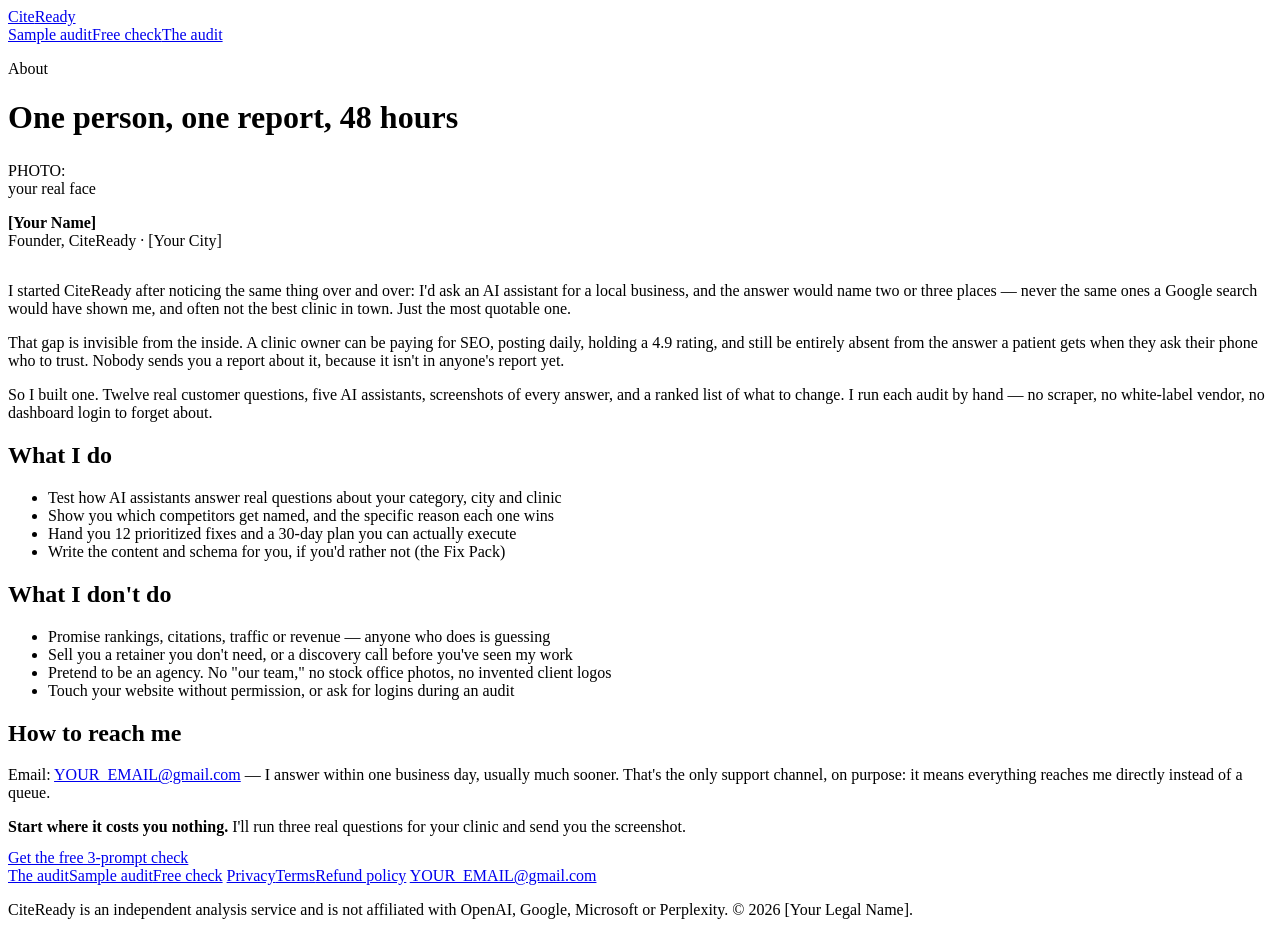
==== about.html @ 8a211aee "Add about.html" ====
<!DOCTYPE html>
<html lang="en">
<head>
<meta charset="utf-8">
<meta name="viewport" content="width=device-width, initial-scale=1">
<title>About — CiteReady</title>
<meta name="description" content="CiteReady is run by one person. Here's who, and what I do and don't do.">
<link rel="stylesheet" href="style.css">
<!-- ANALYTICS: paste your Cloudflare Web Analytics snippet here -->
</head>
<body>
<header class="site">
  <div class="wrap">
    <a class="logo" href="index.html">Cite<span>Ready</span></a>
    <nav><a href="sample-audit.html">Sample audit</a><a href="mini-check.html">Free check</a><a href="index.html">The audit</a></nav>
  </div>
</header>

<main class="wrap">
  <p class="eyebrow">About</p>
  <h1>One person, one report, 48 hours</h1>

  <div class="founder" style="margin:1.6em 0 2em">
    <div class="ph">PHOTO:<br>your real face</div>
    <div>
      <p style="margin-bottom:0"><strong>[Your Name]</strong><br><span class="small">Founder, CiteReady · [Your City]</span></p>
    </div>
  </div>

  <p>I started CiteReady after noticing the same thing over and over: I'd ask an AI assistant for a local business, and the answer would name two or three places — never the same ones a Google search would have shown me, and often not the best clinic in town. Just the most quotable one.</p>
  <p>That gap is invisible from the inside. A clinic owner can be paying for SEO, posting daily, holding a 4.9 rating, and still be entirely absent from the answer a patient gets when they ask their phone who to trust. Nobody sends you a report about it, because it isn't in anyone's report yet.</p>
  <p>So I built one. Twelve real customer questions, five AI assistants, screenshots of every answer, and a ranked list of what to change. I run each audit by hand — no scraper, no white-label vendor, no dashboard login to forget about.</p>

  <h2>What I do</h2>
  <ul class="check">
    <li>Test how AI assistants answer real questions about your category, city and clinic</li>
    <li>Show you which competitors get named, and the specific reason each one wins</li>
    <li>Hand you 12 prioritized fixes and a 30-day plan you can actually execute</li>
    <li>Write the content and schema for you, if you'd rather not (the Fix Pack)</li>
  </ul>

  <h2>What I don't do</h2>
  <ul class="x">
    <li>Promise rankings, citations, traffic or revenue — anyone who does is guessing</li>
    <li>Sell you a retainer you don't need, or a discovery call before you've seen my work</li>
    <li>Pretend to be an agency. No "our team," no stock office photos, no invented client logos</li>
    <li>Touch your website without permission, or ask for logins during an audit</li>
  </ul>

  <h2>How to reach me</h2>
  <p>Email: <a href="mailto:YOUR_EMAIL@gmail.com">YOUR_EMAIL@gmail.com</a> — I answer within one business day, usually much sooner. That's the only support channel, on purpose: it means everything reaches me directly instead of a queue.</p>

  <div class="card soft">
    <p style="margin-bottom:.8em"><strong>Start where it costs you nothing.</strong> I'll run three real questions for your clinic and send you the screenshot.</p>
    <a class="btn block" href="mini-check.html">Get the free 3-prompt check</a>
  </div>
</main>

<footer class="site">
  <div class="wrap">
    <div class="row">
      <a href="index.html">The audit</a><a href="sample-audit.html">Sample audit</a><a href="mini-check.html">Free check</a>
      <a href="legal.html#privacy">Privacy</a><a href="legal.html#terms">Terms</a><a href="legal.html#refund">Refund policy</a>
      <a href="mailto:YOUR_EMAIL@gmail.com">YOUR_EMAIL@gmail.com</a>
    </div>
    <p class="small">CiteReady is an independent analysis service and is not affiliated with OpenAI, Google, Microsoft or Perplexity. © <span id="y">2026</span> [Your Legal Name].</p>
  </div>
</footer>
<script>document.getElementById('y').textContent=new Date().getFullYear()</script>
</body>
</html>
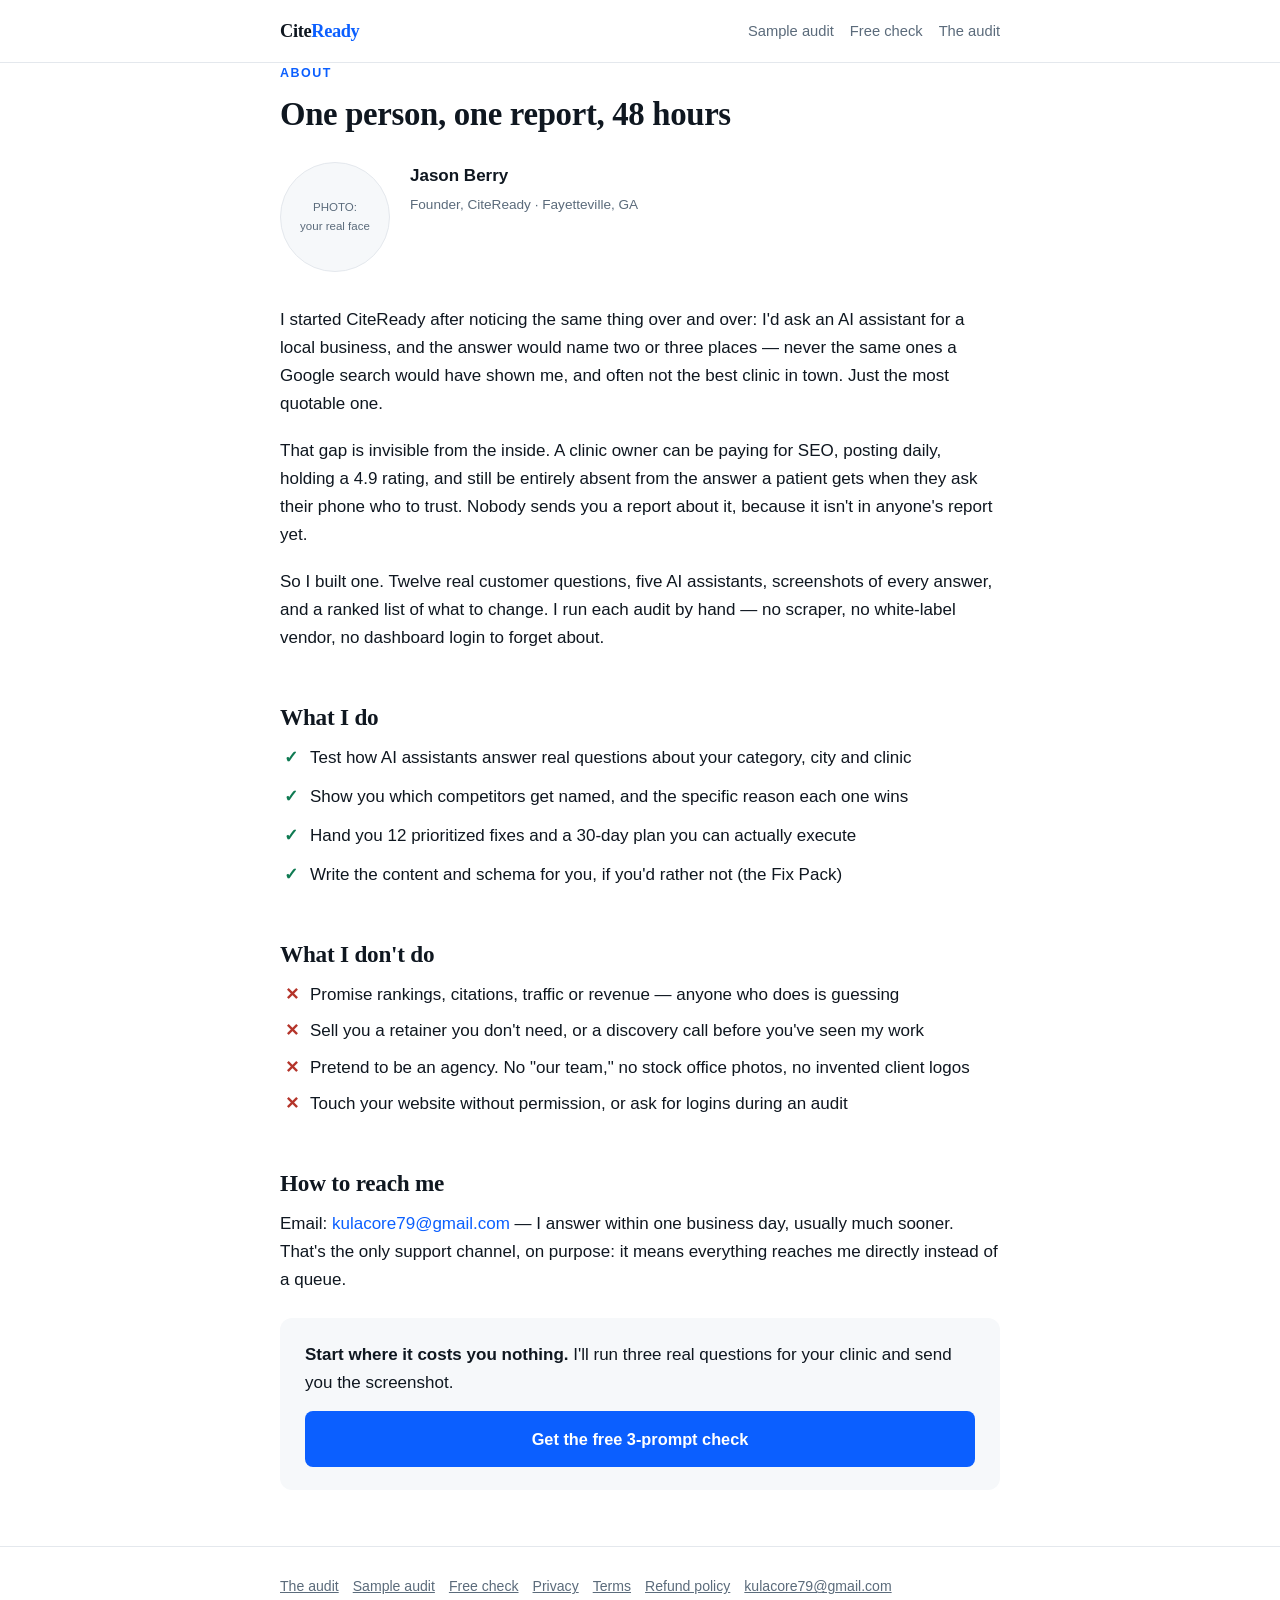
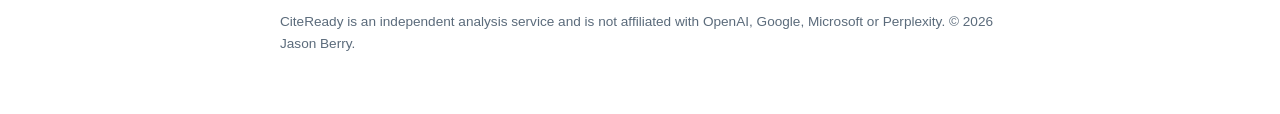
==== commit 975f0b97: "Add about.html" ====
--- a/about.html
+++ b/about.html
@@ -23,7 +23,7 @@
   <div class="founder" style="margin:1.6em 0 2em">
     <div class="ph">PHOTO:<br>your real face</div>
     <div>
-      <p style="margin-bottom:0"><strong>[Your Name]</strong><br><span class="small">Founder, CiteReady · [Your City]</span></p>
+      <p style="margin-bottom:0"><strong>Jason Berry</strong><br><span class="small">Founder, CiteReady · Fayetteville, GA</span></p>
     </div>
   </div>
 
@@ -48,7 +48,7 @@
   </ul>
 
   <h2>How to reach me</h2>
-  <p>Email: <a href="mailto:YOUR_EMAIL@gmail.com">YOUR_EMAIL@gmail.com</a> — I answer within one business day, usually much sooner. That's the only support channel, on purpose: it means everything reaches me directly instead of a queue.</p>
+  <p>Email: <a href="mailto:kulacore79@gmail.com">kulacore79@gmail.com</a> — I answer within one business day, usually much sooner. That's the only support channel, on purpose: it means everything reaches me directly instead of a queue.</p>
 
   <div class="card soft">
     <p style="margin-bottom:.8em"><strong>Start where it costs you nothing.</strong> I'll run three real questions for your clinic and send you the screenshot.</p>
@@ -61,9 +61,9 @@
     <div class="row">
       <a href="index.html">The audit</a><a href="sample-audit.html">Sample audit</a><a href="mini-check.html">Free check</a>
       <a href="legal.html#privacy">Privacy</a><a href="legal.html#terms">Terms</a><a href="legal.html#refund">Refund policy</a>
-      <a href="mailto:YOUR_EMAIL@gmail.com">YOUR_EMAIL@gmail.com</a>
+      <a href="mailto:kulacore79@gmail.com">kulacore79@gmail.com</a>
     </div>
-    <p class="small">CiteReady is an independent analysis service and is not affiliated with OpenAI, Google, Microsoft or Perplexity. © <span id="y">2026</span> [Your Legal Name].</p>
+    <p class="small">CiteReady is an independent analysis service and is not affiliated with OpenAI, Google, Microsoft or Perplexity. © <span id="y">2026</span> Jason Berry.</p>
   </div>
 </footer>
 <script>document.getElementById('y').textContent=new Date().getFullYear()</script>
--- a/style.css
+++ b/style.css
@@ -0,0 +1,103 @@
+/* CiteReady — single stylesheet. Two fonts, two colors, lots of whitespace. */
+:root{
+  --ink:#0f1720;
+  --muted:#5b6b7b;
+  --line:#e4e8ed;
+  --bg:#ffffff;
+  --soft:#f6f8fa;
+  --brand:#0b5fff;
+  --brand-dark:#0847bd;
+  --warn:#b4342a;
+  --ok:#0f7a52;
+  --max:760px;
+}
+*{box-sizing:border-box}
+html{-webkit-text-size-adjust:100%}
+body{
+  margin:0;background:var(--bg);color:var(--ink);
+  font-family:-apple-system,BlinkMacSystemFont,"Segoe UI",Inter,Roboto,Helvetica,Arial,sans-serif;
+  font-size:17px;line-height:1.65;
+}
+h1,h2,h3{font-family:Georgia,"Times New Roman",serif;line-height:1.25;letter-spacing:-.01em;margin:0 0 .5em}
+h1{font-size:2.05rem}
+h2{font-size:1.45rem;margin-top:2.2em}
+h3{font-size:1.12rem;margin-top:1.6em}
+p,ul,ol{margin:0 0 1.1em}
+a{color:var(--brand);text-decoration:none}
+a:hover{text-decoration:underline}
+.wrap{max-width:var(--max);margin:0 auto;padding:0 20px}
+header.site{border-bottom:1px solid var(--line);padding:16px 0;position:sticky;top:0;background:rgba(255,255,255,.96);backdrop-filter:blur(6px);z-index:9}
+header.site .wrap{display:flex;align-items:center;justify-content:space-between;gap:16px}
+.logo{font-family:Georgia,serif;font-weight:700;font-size:1.15rem;color:var(--ink);letter-spacing:-.02em}
+.logo span{color:var(--brand)}
+nav a{font-size:.92rem;color:var(--muted);margin-left:16px}
+nav a:first-child{margin-left:0}
+main{padding:44px 0 8px}
+.hero p.sub{font-size:1.17rem;color:var(--muted);margin-bottom:1.6em}
+.eyebrow{font-size:.78rem;text-transform:uppercase;letter-spacing:.12em;color:var(--brand);font-weight:700;margin-bottom:10px}
+.btn{
+  display:inline-block;background:var(--brand);color:#fff;font-weight:600;
+  padding:15px 26px;border-radius:8px;font-size:1.02rem;border:0;cursor:pointer;
+}
+.btn:hover{background:var(--brand-dark);text-decoration:none}
+.btn.ghost{background:transparent;color:var(--brand);border:1.5px solid var(--brand)}
+.btn.ghost:hover{background:var(--soft)}
+.btn.block{display:block;text-align:center}
+.cta-row{display:flex;flex-wrap:wrap;gap:12px;align-items:center;margin:1.4em 0}
+.cta-note{font-size:.88rem;color:var(--muted)}
+.card{border:1px solid var(--line);border-radius:12px;padding:22px 24px;margin:1.4em 0;background:#fff}
+.card.soft{background:var(--soft);border-color:transparent}
+.proof{border:1px solid var(--line);border-radius:12px;overflow:hidden;margin:1.6em 0;background:var(--soft)}
+.proof img{display:block;width:100%;height:auto}
+.proof .cap{font-size:.85rem;color:var(--muted);padding:10px 14px;border-top:1px solid var(--line);background:#fff}
+.placeholder{
+  display:flex;align-items:center;justify-content:center;text-align:center;
+  min-height:230px;padding:24px;color:var(--muted);font-size:.9rem;
+  background:repeating-linear-gradient(45deg,#f2f5f8,#f2f5f8 12px,#eef2f6 12px,#eef2f6 24px);
+}
+ul.check{list-style:none;padding:0}
+ul.check li{padding-left:30px;position:relative;margin-bottom:.65em}
+ul.check li:before{content:"✓";position:absolute;left:4px;top:0;color:var(--ok);font-weight:700}
+ul.x{list-style:none;padding:0}
+ul.x li{padding-left:30px;position:relative;margin-bottom:.5em}
+ul.x li:before{content:"✕";position:absolute;left:5px;top:0;color:var(--warn);font-weight:700}
+.steps{counter-reset:s;list-style:none;padding:0}
+.steps li{counter-increment:s;padding-left:44px;position:relative;margin-bottom:1em}
+.steps li:before{
+  content:counter(s);position:absolute;left:0;top:1px;width:28px;height:28px;border-radius:50%;
+  background:var(--ink);color:#fff;font-size:.85rem;font-weight:700;display:flex;align-items:center;justify-content:center;
+}
+.price{display:flex;align-items:baseline;gap:12px;flex-wrap:wrap;margin-bottom:.4em}
+.price .now{font-family:Georgia,serif;font-size:2.4rem;font-weight:700}
+.price .was{color:var(--muted);text-decoration:line-through;font-size:1.15rem}
+.pill{display:inline-block;font-size:.75rem;font-weight:700;letter-spacing:.06em;text-transform:uppercase;background:#fff2e8;color:#a8480f;padding:5px 10px;border-radius:99px}
+.score{display:inline-flex;align-items:center;gap:10px;font-family:Georgia,serif;font-size:1.05rem}
+.score b{font-size:1.6rem;color:var(--warn)}
+table{width:100%;border-collapse:collapse;font-size:.94rem;margin:1.2em 0;display:block;overflow-x:auto}
+th,td{text-align:left;padding:11px 12px;border-bottom:1px solid var(--line);vertical-align:top}
+th{font-size:.78rem;text-transform:uppercase;letter-spacing:.07em;color:var(--muted)}
+details{border-bottom:1px solid var(--line);padding:14px 0}
+details summary{cursor:pointer;font-weight:600;list-style:none}
+details summary::-webkit-details-marker{display:none}
+details summary:before{content:"+ ";color:var(--brand);font-weight:700}
+details[open] summary:before{content:"– "}
+details p{margin:.8em 0 0;color:var(--muted)}
+blockquote{margin:1.4em 0;padding:16px 20px;border-left:3px solid var(--brand);background:var(--soft);border-radius:0 8px 8px 0}
+blockquote p{margin:0}
+blockquote cite{display:block;margin-top:8px;font-size:.87rem;color:var(--muted);font-style:normal}
+.founder{display:flex;gap:20px;align-items:flex-start;flex-wrap:wrap}
+.founder .ph{width:110px;height:110px;border-radius:50%;flex:0 0 auto;background:var(--soft);border:1px solid var(--line);display:flex;align-items:center;justify-content:center;font-size:.72rem;color:var(--muted);text-align:center;padding:8px}
+.founder div{flex:1 1 260px}
+hr{border:0;border-top:1px solid var(--line);margin:2.6em 0}
+footer.site{border-top:1px solid var(--line);margin-top:56px;padding:28px 0 44px;font-size:.88rem;color:var(--muted)}
+footer.site a{color:var(--muted);text-decoration:underline}
+footer.site .row{display:flex;flex-wrap:wrap;gap:14px;margin-bottom:12px}
+.small{font-size:.85rem;color:var(--muted)}
+.embed{width:100%;min-height:620px;border:0}
+@media(max-width:640px){
+  body{font-size:16px}
+  h1{font-size:1.7rem}
+  main{padding:30px 0 4px}
+  .btn{display:block;text-align:center;width:100%}
+  nav a{margin-left:12px;font-size:.85rem}
+}
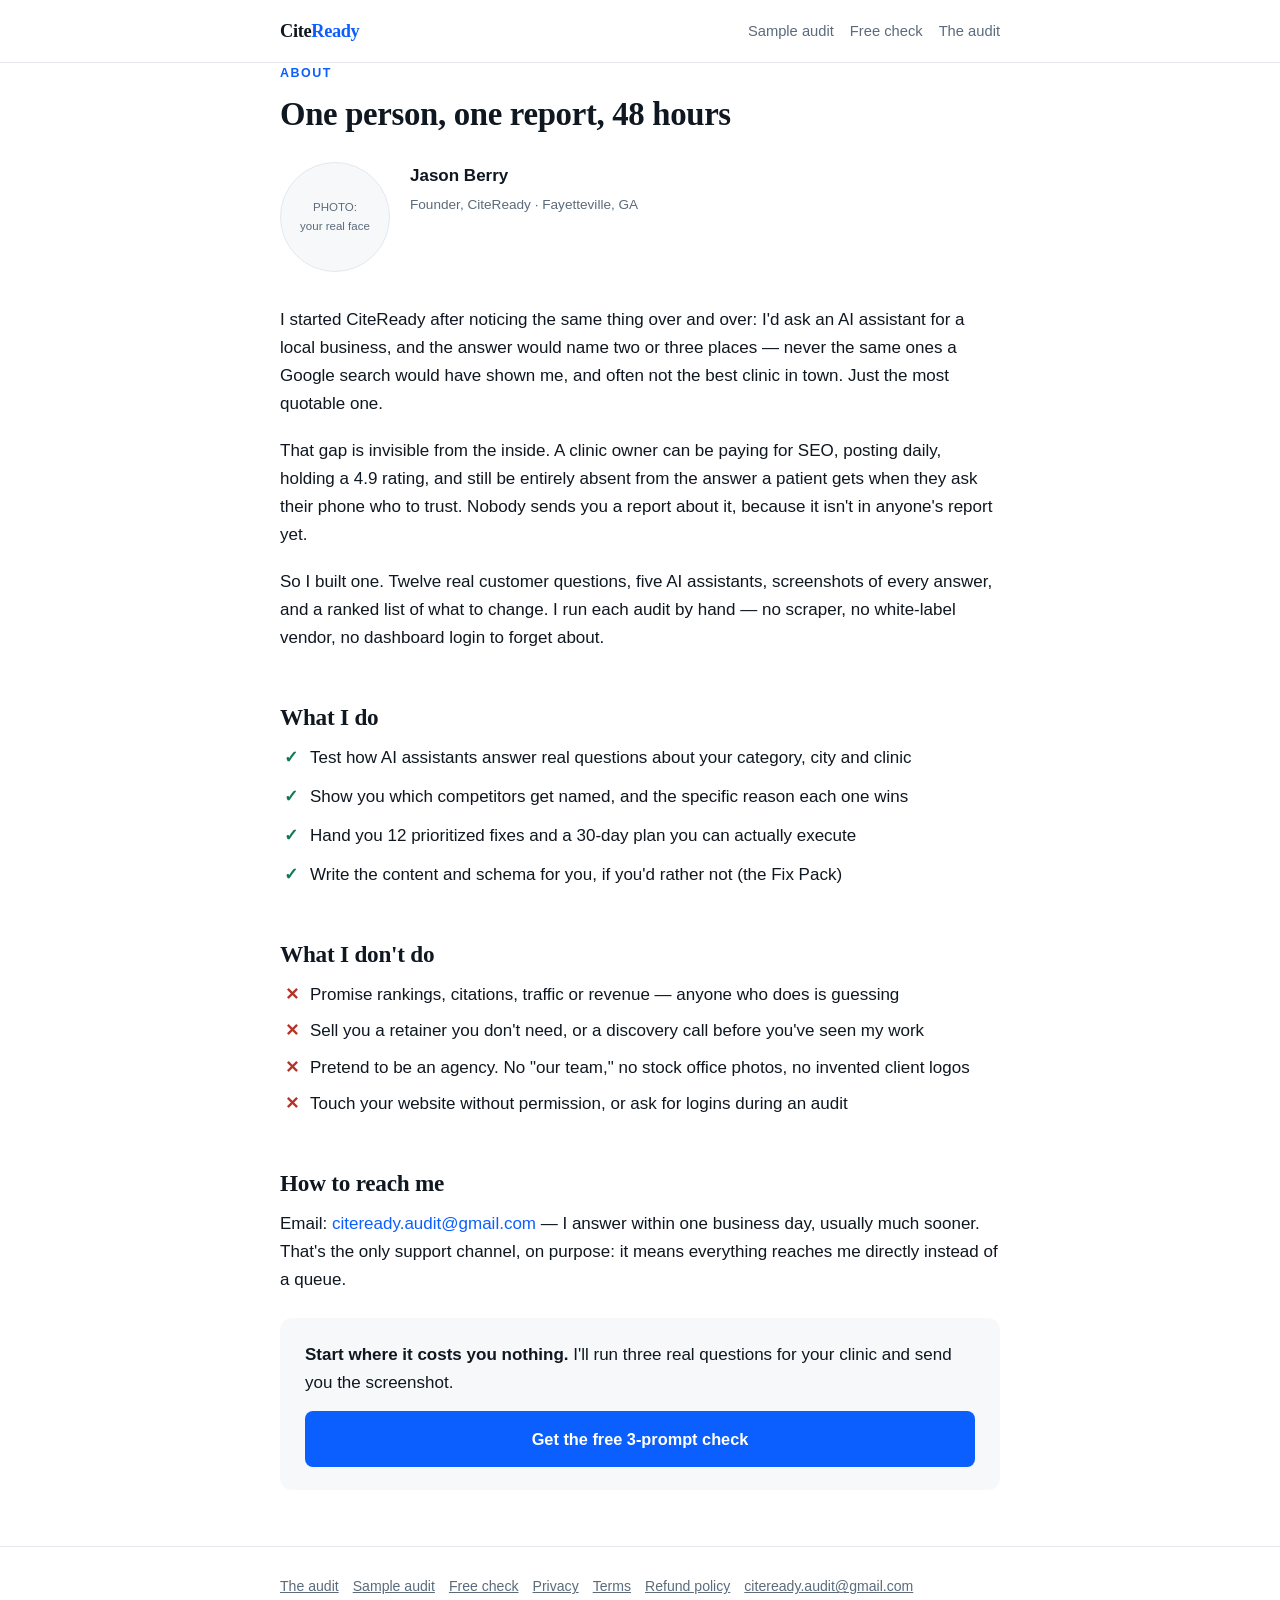
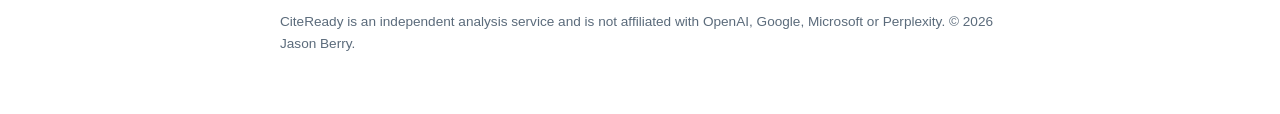
==== commit e885976b: "Add about.html" ====
--- a/about.html
+++ b/about.html
@@ -48,7 +48,7 @@
   </ul>
 
   <h2>How to reach me</h2>
-  <p>Email: <a href="mailto:kulacore79@gmail.com">kulacore79@gmail.com</a> — I answer within one business day, usually much sooner. That's the only support channel, on purpose: it means everything reaches me directly instead of a queue.</p>
+  <p>Email: <a href="mailto:citeready.audit@gmail.com">citeready.audit@gmail.com</a> — I answer within one business day, usually much sooner. That's the only support channel, on purpose: it means everything reaches me directly instead of a queue.</p>
 
   <div class="card soft">
     <p style="margin-bottom:.8em"><strong>Start where it costs you nothing.</strong> I'll run three real questions for your clinic and send you the screenshot.</p>
@@ -61,7 +61,7 @@
     <div class="row">
       <a href="index.html">The audit</a><a href="sample-audit.html">Sample audit</a><a href="mini-check.html">Free check</a>
       <a href="legal.html#privacy">Privacy</a><a href="legal.html#terms">Terms</a><a href="legal.html#refund">Refund policy</a>
-      <a href="mailto:kulacore79@gmail.com">kulacore79@gmail.com</a>
+      <a href="mailto:citeready.audit@gmail.com">citeready.audit@gmail.com</a>
     </div>
     <p class="small">CiteReady is an independent analysis service and is not affiliated with OpenAI, Google, Microsoft or Perplexity. © <span id="y">2026</span> Jason Berry.</p>
   </div>
